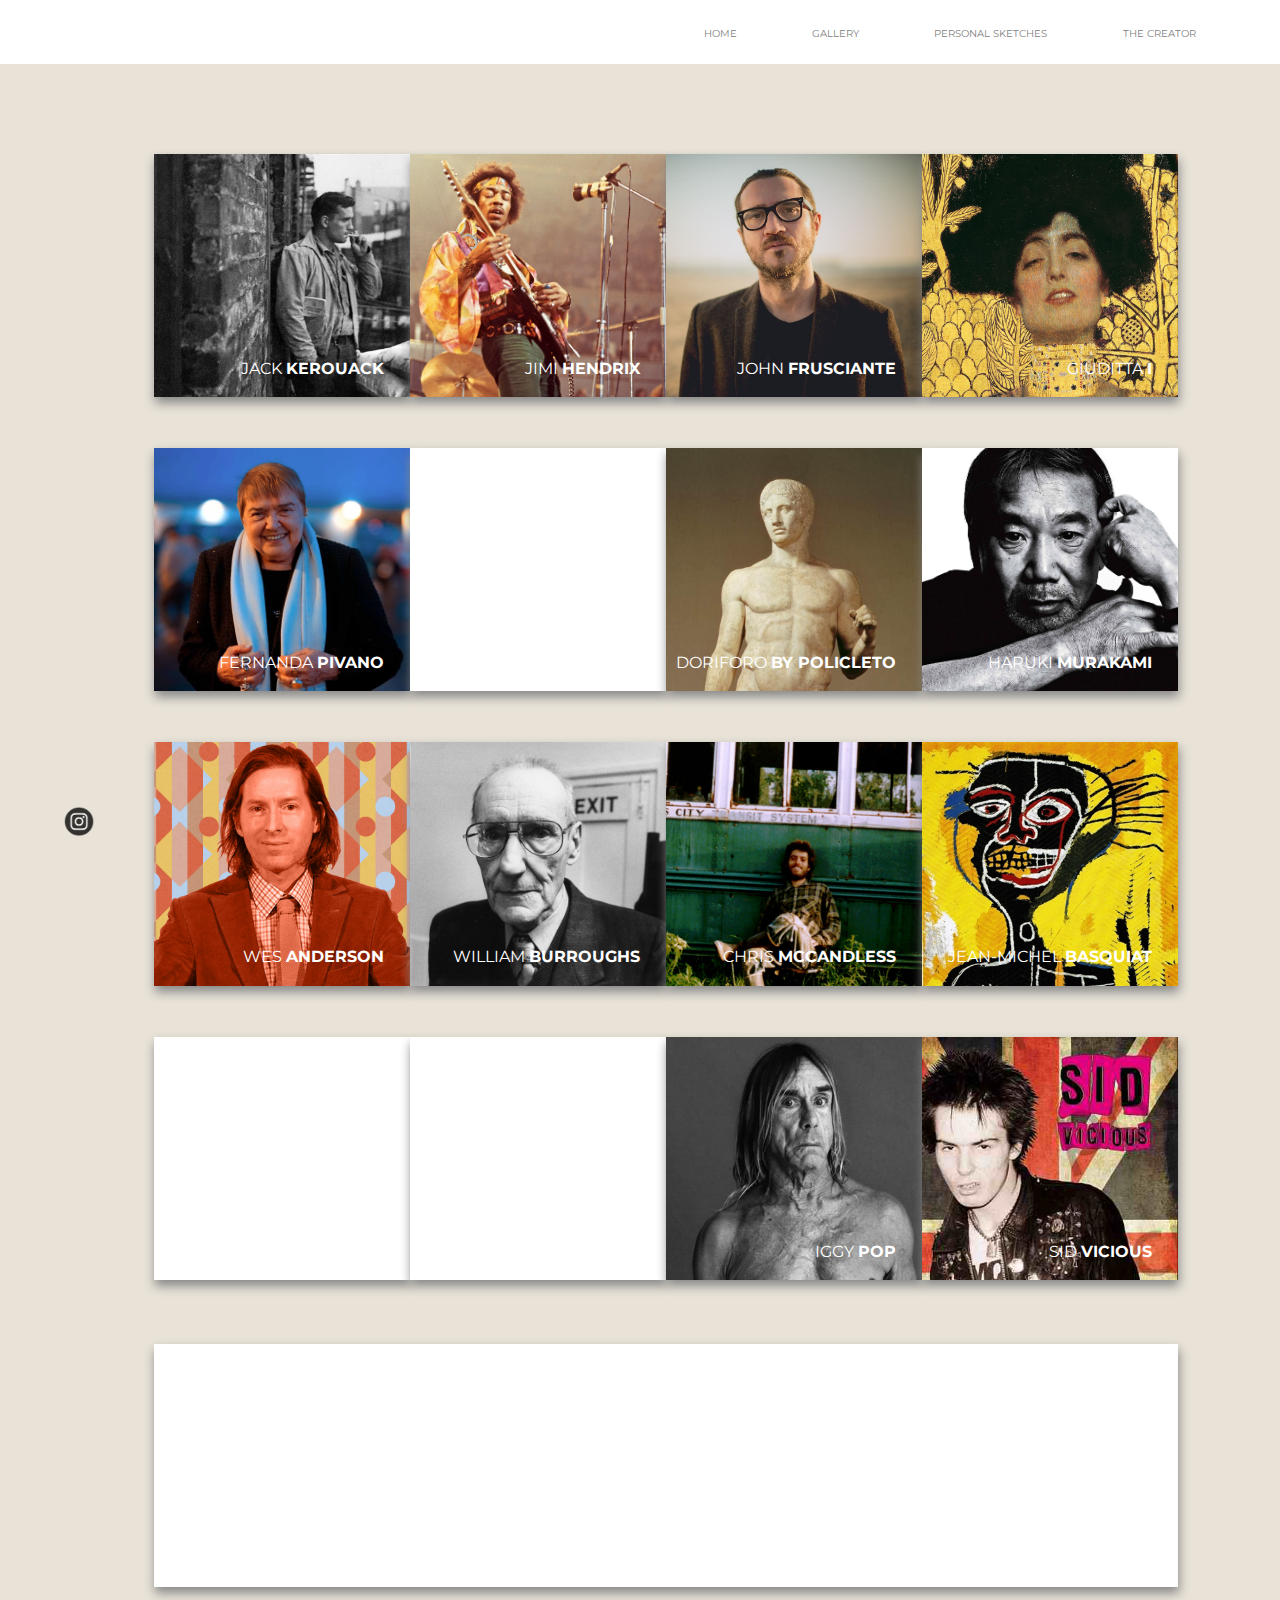
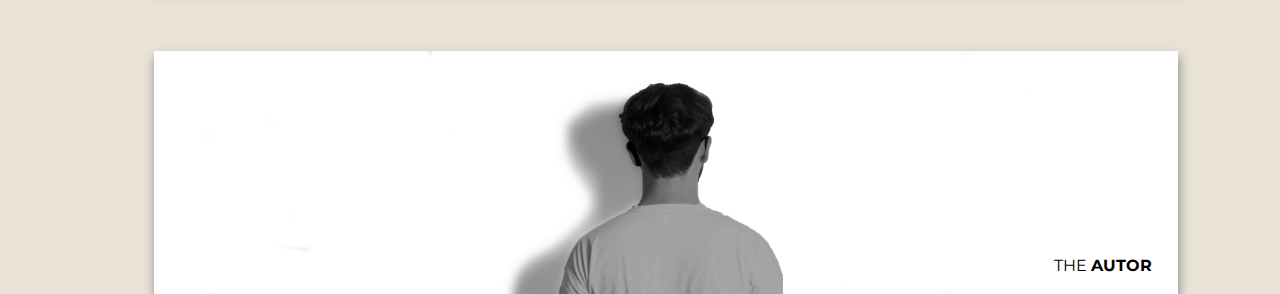
==== indexG.html @ 31c71389 "Personal" ====
<html>
<head>
  <title>Lorenzo Urietti</title>
  <meta name="viewport" content="width=device-width, initial-scale=1.0"/>
  <link rel="stylesheet" href="styleG.css"><link/>
  <link rel="stylesheet" href="css/lightbox.css"><link/>
  <link href="https://fonts.googleapis.com/css?family=Playfair+Display:700" rel="stylesheet">
  <link href="https://fonts.googleapis.com/css?family=Montserrat" rel="stylesheet"> <!--Navbar-->


  <meta charset="UTF-8"/>
</head>
<body>
  <header>
  </header>
  <main>
    <div id="Instagram" class="foto"><a href="https://www.instagram.com/lorenzourietti/" id="is"><img src="instagram-icon-white-on-black-circle.png" id="Instagram"></img></a></div>  <!--Instagram-->

      <a href="ImmaginiS/kerouac.jpg"  data-lightbox="gallery" data-title="Jack Kerouac"> <div class="box" id="box1"><img data-src="Immagini/kerouac_thumb.jpeg" id="I1" class="fot">  <div class="description">WRITER</div>  <div class="name">JACK <b>KEROUACK</b></div> </div>                               </a>
      <a href="ImmaginiS/hendrix.jpg"  data-lightbox="gallery" data-title="Jimi Hendrix"> <div class="box" id="box2"><img data-src="Immagini/hendrix_thumb.jpg" id="I2" class="fot">  <div class="description">MUSICIAN</div>     <div class="name">  JIMI <b>HENDRIX</b>  </div>  </div>                       </a>
      <a href="ImmaginiS/frusciante.jpg"  data-lightbox="gallery" data-title="John Frusciante"> <div class="box" id="box3"><img data-src="Immagini/frusciante_thumb.jpg" id="I3" class="fot">  <div class="description">MUSICIAN</div>    <div class="name">  JOHN <b>FRUSCIANTE</b>  </div>  </div>                  </a>
      <a href="Immagini/giu.jpg"  data-lightbox="gallery" data-title="Giuditta I"> <div class="box" id="box4"><img data-src="Immagini/giuditta_thumb.jpg" id="I7" class="fot">  <div class="description">ASSASSIN</div>    <div class="name">  GIUDITTA <b>I</b>  </div>  </div>                         </a>

      <a href="Immagini/FPivano.jpg"  data-lightbox="gallery" data-title="Fernanda Pivano"> <div class="box" id="box5"><img data-src="Immagini/pivano_thumb.jpg" id="I9" class="fot">  <div class="description">JOURNALIST</div>    <div class="name">  FERNANDA <b>PIVANO</b>  </div>  </div>                    </a>
      <a href="ImmaginiS/keith.jpg"  data-lightbox="gallery" data-title="Keith Richards"> <div class="box" id="box6"><img data-src="Immagini/keith_thumb.jpg" id="I6" class="fot">  <div class="description">MUSICIAN</div>    <div class="name">  KEITH <b>RICHARDS</b>  </div>  </div>                    </a>
      <a href="ImmaginiS/doriforo.jpg"  data-lightbox="gallery" data-title="Doriforo"> <div class="box" id="box7"><img data-src="Immagini/doriforo_thumb.jpg" id="I7" class="fot">  <div class="description">PIECE OF MARBLE</div>    <div class="name">  DORIFORO <b>BY POLICLETO</b>  </div>  </div>       </a>
      <a href="Immagini/mura.jpg"  data-lightbox="gallery" data-title="Haruki Murakami"> <div class="box" id="box8"><img data-src="Immagini/murakami_thumb.jpg" id="I1" class="fot">  <div class="description">WRITER</div>    <div class="name">  HARUKI <b>MURAKAMI</b>  </div>  </div>                      </a>

      <a href="Immagini/WesA.jpg"  data-lightbox="gallery" data-title="Wes Anderson"> <div class="box" id="box9"><img data-src="Immagini/Wes_thumb.jpg" id="I5" class="fot">  <div class="description">FILM DIRECTOR</div>    <div class="name">  WES <b>ANDERSON</b>  </div>  </div>                       </a>
      <a href="Immagini/bill.jpg"  data-lightbox="gallery" data-title="Bill Burroughs"> <div class="box" id="box10"><img data-src="Immagini/burroughs_thumb.jpg" id="I10" class="fot">  <div class="description">WRITER</div>    <div class="name">  WILLIAM <b>BURROUGHS</b>  </div>  </div>                 </a>
      <a href="Immagini/mccandless.jpg"  data-lightbox="gallery" data-title="Christopher McCandless"> <div class="box" id="box11"><img data-src="Immagini/supertramp_thumb.jpg" id="I11" class="fot">  <div class="description">SUPERTRAMP</div>    <div class="name">  CHRIS <b>MCCANDLESS</b>  </div>  </div>             </a>
      <a href="Immagini/basq.jpg"  data-lightbox="gallery" data-title="Jean-Michel Basquiat"> <div class="box" id="box12"><img data-src="Immagini/basquiat_thumb.jpg" id="I12" class="fot">  <div class="description">STREET-ARTIST</div>    <div class="name">  JEAN-MICHEL <b>BASQUIAT</b>  </div>  </div>        </a>

      <a href="Immagini/tarantino2.jpg"  data-lightbox="gallery" data-title="Quentin Tarantino"> <div class="box" id="box19"><img data-src="Immagini/tarantino.jpg" id="I19" class="fot">  <div class="description">FILM DIRECTOR</div>    <div class="name">  QUENTIN <b>TARANTINO</b>  </div>  </div>                     </a>
      <a href="Immagini/rietveld.jpeg"  data-lightbox="gallery" data-title="Gerrit Rietveld"> <div class="box" id="box14"><img data-src="Immagini/rietveld_foto.jpEg" id="I7" class="fot">  <div class="description">PRODUCT DESIGNER</div>    <div class="name">  GERRIT <b>RIETVELD</b>  </div>  </div>                               </a>
      <a href="ImmaginiS/Iggy.jpg"  data-lightbox="gallery" data-title="Iggy Pop"> <div class="box" id="box15"><img data-src="Immagini/Iggy_thumb.jpg" id="I15" class="fot">  <div class="description">MUSICIAN</div>    <div class="name">  IGGY <b>POP</b>  </div>  </div>                             </a>
      <a href="ImmaginiS/Vicious.jpg" data-lightbox="gallery" data-title="Sid Vicious"> <div class="box" id="box16"><img data-src="Immagini/sid.jpg" id="I7" class="fot">  <div class="description">MUSICIAN</div>    <div class="name">  SID <b>VICIOUS</b>  </div>  </div>                        </a>


      <a href="indexS.html"> <div class="box" id="boxL1"><img data-src="Immagini/model.jpg" id="IL1" class="fot">  <div class="description"><p>COLLECTION OF QUICK AND LIFE-LONG SKETCHES</p><p>TOOK ME TWENTY YEARS TO DO ALL OF THIS,</p><p> AND I'M STILL NOT EVEN SLIGHTLY SATISFIED</p></div>    <div class="name">PERSONAL <b>SKETCHES</b>  </div>  </div>  </a>
      <a href="indexP.html"> <div class="box" id="boxL2"><img data-src="Immagini/Personal1.jpg" id="IL2" class="fot">  <div class="description description1">MORE ABOUT ME</div>    <div class="name name1">THE <b>AUTOR</b>  </div>  </div>  </a>

   <div id="navbar">
      <ul>
        <li><a href="indexH.html">HOME</a></li>
        <li><a href="indexG.html">GALLERY</a></li>
          <li><a href="indexS.html">PERSONAL SKETCHES</a></li>
        <li><a href="indexP.html">THE CREATOR</a></li>
      </ul>
    </div>
  </main>
  <footer>
  </footer>
  <script src="https://code.jquery.com/jquery-3.3.1.min.js"></script>
  <script src="java_scriptG.js"></script>
  <script src="js/lightbox.js"></script>
</body>
</html>
---- styleG.css ----
body{
  background-color:#e8e2d7;
}
img {
  opacity: 1;
  transition: opacity 0.3s;
}

img[data-src] {
  opacity: 0;
}
.name{
  position:absolute;
  color: white;
  font-size: 1em;
  bottom:1.5vw;
  right:2vw;
  font-family:'Montserrat', sans-serif;
}
.name1{
  color:black;
}
.description1{
  color:black;
}
 .description{
   opacity:0;
   position:absolute;
   color: white;
   border-right: 1PX solid white;
   padding: 5px;
   font-size: 0.7em;
   line-height: 0.5em;
   top:1.5vw;
   left:4vw;
   text-align: right;
   font-family:'Montserrat', sans-serif;
 }
 .description:hover{
   opacity: 1;
   transition-property: all;
   transition-duration: 0.35s ease;
 }
#navbar {
  position:fixed;
  height:5vw;
  top:0;
  left:0;
  width:100%;
  overflow:hidden;
  background-color:white;
}
#navbar ul {
  padding-left:50vw;
}
#navbar li {
  float:left;
  display:block;
  text-align:center;
  padding:0.7em;
  padding-left:4em;
}
#navbar a {
  font-family: 'Montserrat', sans-serif;
  font-size: 0.8vw;
  text-decoration:none;
  color:grey;
}
#navbar a:hover {
  color:black;
  transform: scale(1.2);
}
.content {
  padding: 16px;

}
.sticky {
  position: fixed;
  top: 0;
  width: 100%;
  box-shadow: 0px 6px 15px  #888888;
}
.sticky + .content {
  padding-top: 60px;
}

#Instagram{
  position: fixed;
  height:3.5vh;
  bottom:7vh;
  left:4.5vw;
}
.foto{
  opacity:0.78;
}
.foto:hover{
  opacity:1;
}
.box{
  position:absolute;
  height:19vw; width:20vw;
  overflow:hidden;
  background-color: white;
  margin: 2vw;
  box-shadow: 1px 6px 10px #888888;
}
.box:hover .description{
   opacity: 1;
   transition-property: all;
   transition-duration: 0.35s ease-out;
   top:1vw;
   left:2vw;
 }
.fot:hover{
  transform:scale(1.15);
  transition:0.35s;
  filter: brightness(30%);
}

#box1{
  top:10vw; left:10vw;
  overflow:hidden;
}
#I1{
  width:100%;
}
#box2{
  top:10vw; left:30vw;
}
#I2{
  height:100%; position: absolute; left: -4vw;
}
#box3{
  top:10vw; left:50vw;
}
#I3{
  height:100%; position: absolute; left:-40%;
}
#box4{
  top:10vw; left:70vw;
}
#box5{
  top:33vw; left:10vw;
}
#I5{
  height:100%; position: absolute; left:-9vw;
}
#box6{
  top:33vw; left:30vw;
}
#I6{
  width: 100%; position: absolute;
}
#box7{
  top:33vw; left:50vw;
}
#I7{
  width:110%; position: absolute; left:-2vw;
}
#box8{
  top:33vw; left:70vw;
}
#box9{
  top:56vw; left:10vw;
}
#I9{
  position: absolute; left:-2vw;  height:100%;
}
#box10{
  top:56vw; left:30vw;
}
#I10{
  height: 100%;
}
#box11{
  top:56vw; left:50vw;
}
#I11{
  position: absolute; left:-10vw; height:100%;
}
#box12{
  top:56vw; left:70vw;
}
#I12{
  position: absolute; width:101%;
}
#box13{
  top:79vw; left:10vw;
}
#box14{
  top:79vw; left:30vw;
}
#box15{
  top:79vw; left:50vw;
}
#I15{
  height: 100%; position: absolute; left:-6vw;
}
#box16{
  top:79vw; left:70vw;
}
#box19{
  top:79vw; left:10vw;
}
#I19{
  height:100%; position: absolute; left:-10vw;
}
#box20{
  top:103vw; left:70vw;
}

#boxL1{
  top:103vw; left:10vw;
  width:80vw;
}
#IL1{
  width:100%; position: absolute; top:0vw;
}
#boxL2{
  top:127vw; left:10vw;
  width:80vw;
}
#IL2{
  height:100%; left:4vw; position: absolute;
}
#IL2:hover{
  filter: brightness(30%);
}
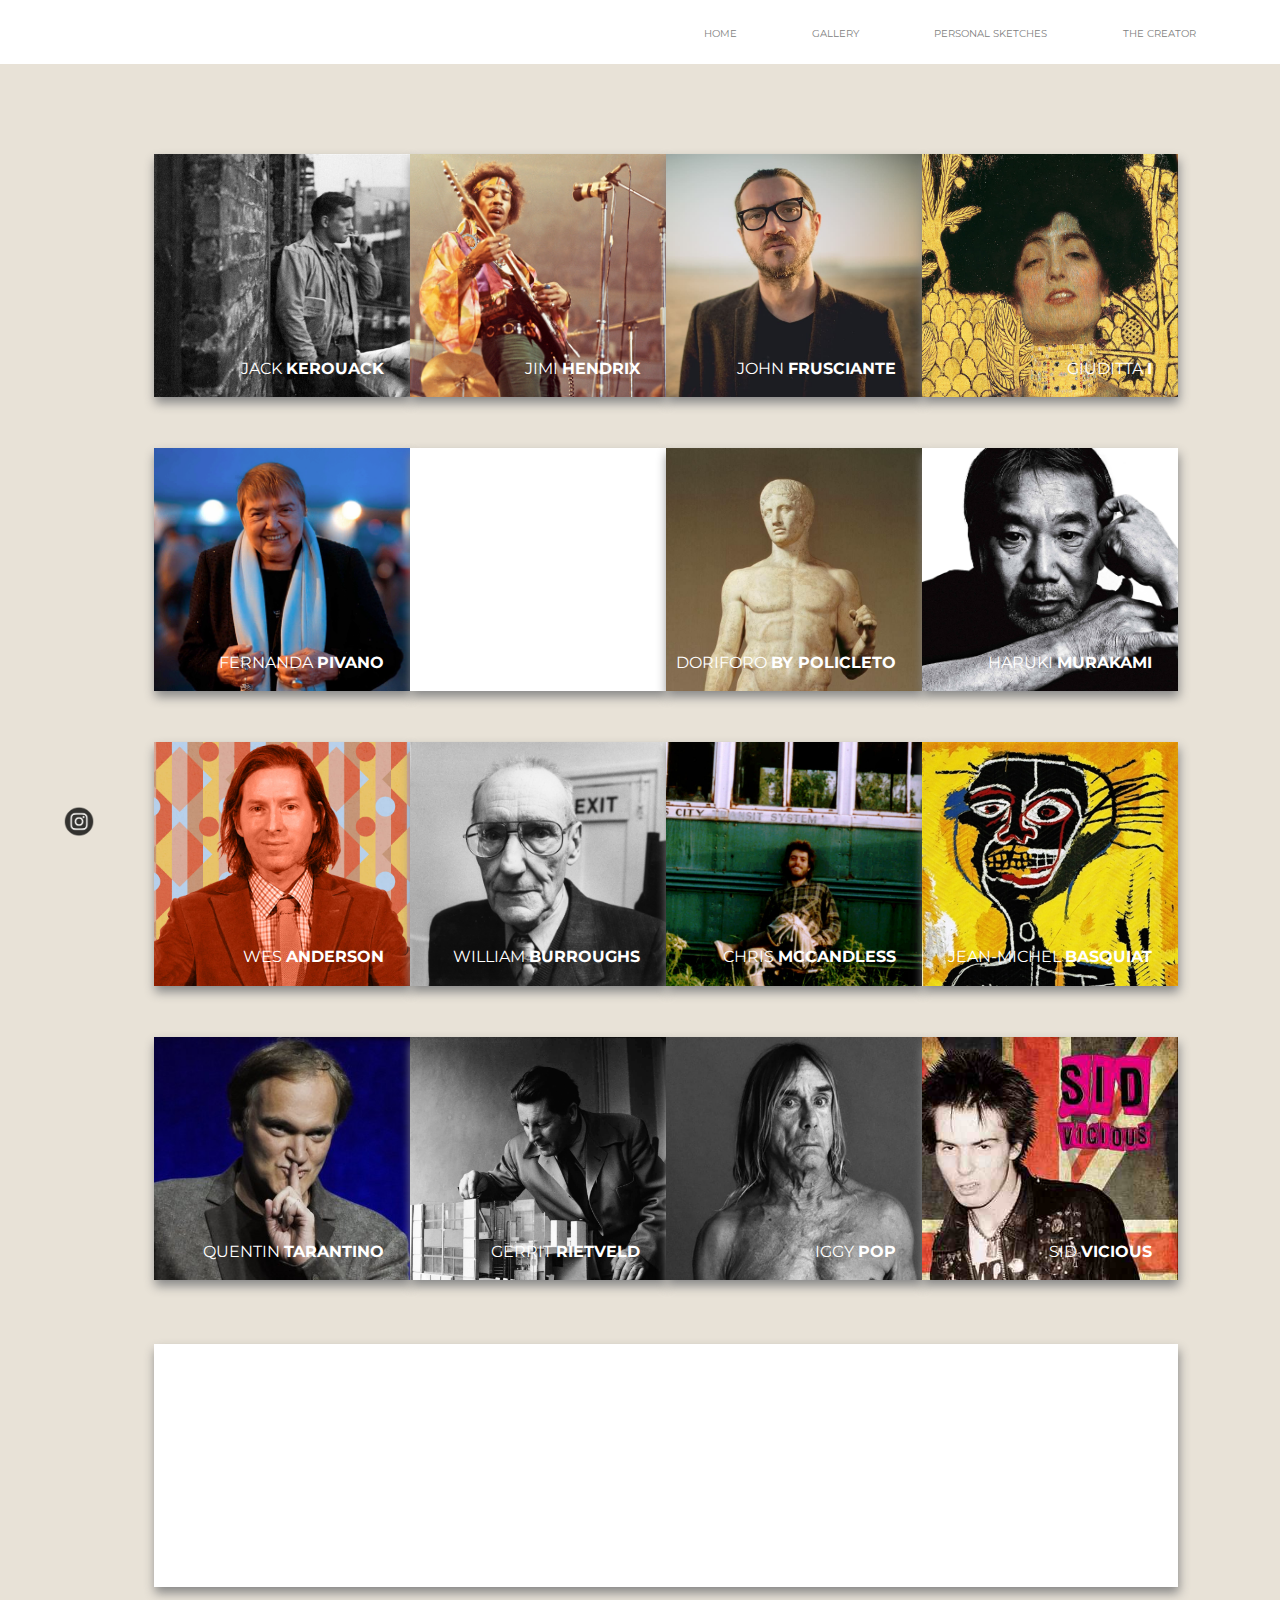
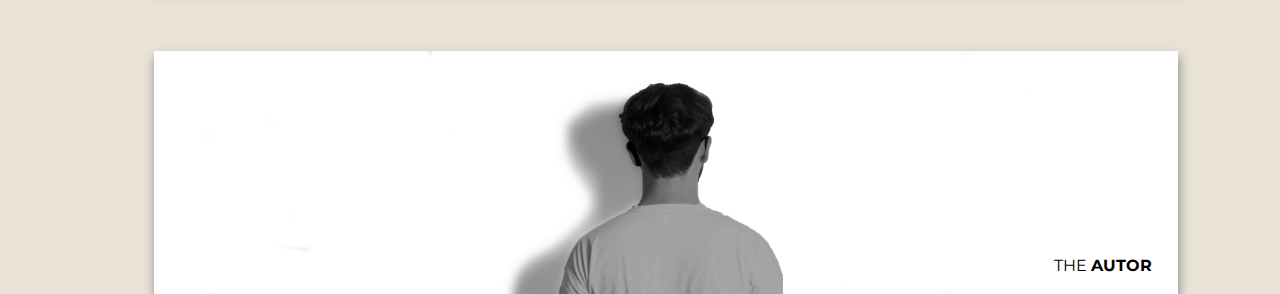
==== commit 216b4666: "vuk" ====
--- a/indexG.html
+++ b/indexG.html
@@ -31,8 +31,8 @@
       <a href="Immagini/mccandless.jpg"  data-lightbox="gallery" data-title="Christopher McCandless"> <div class="box" id="box11"><img data-src="Immagini/supertramp_thumb.jpg" id="I11" class="fot">  <div class="description">SUPERTRAMP</div>    <div class="name">  CHRIS <b>MCCANDLESS</b>  </div>  </div>             </a>
       <a href="Immagini/basq.jpg"  data-lightbox="gallery" data-title="Jean-Michel Basquiat"> <div class="box" id="box12"><img data-src="Immagini/basquiat_thumb.jpg" id="I12" class="fot">  <div class="description">STREET-ARTIST</div>    <div class="name">  JEAN-MICHEL <b>BASQUIAT</b>  </div>  </div>        </a>
 
-      <a href="Immagini/tarantino2.jpg"  data-lightbox="gallery" data-title="Quentin Tarantino"> <div class="box" id="box19"><img data-src="Immagini/tarantino.jpg" id="I19" class="fot">  <div class="description">FILM DIRECTOR</div>    <div class="name">  QUENTIN <b>TARANTINO</b>  </div>  </div>                     </a>
-      <a href="Immagini/rietveld.jpeg"  data-lightbox="gallery" data-title="Gerrit Rietveld"> <div class="box" id="box14"><img data-src="Immagini/rietveld_foto.jpEg" id="I7" class="fot">  <div class="description">PRODUCT DESIGNER</div>    <div class="name">  GERRIT <b>RIETVELD</b>  </div>  </div>                               </a>
+      <a href="Immagini/tarantino2.jpg"  data-lightbox="gallery" data-title="Quentin Tarantino"> <div class="box" id="box19"><img data-src="Immagini/Tarantino.jpg" id="I19" class="fot">  <div class="description">FILM DIRECTOR</div>    <div class="name">  QUENTIN <b>TARANTINO</b>  </div>  </div>                     </a>
+      <a href="Immagini/rietveld.jpeg"  data-lightbox="gallery" data-title="Gerrit Rietveld"> <div class="box" id="box14"><img data-src="Immagini/rietveld_foto.jpeg" id="I7" class="fot">  <div class="description">PRODUCT DESIGNER</div>    <div class="name">  GERRIT <b>RIETVELD</b>  </div>  </div>                               </a>
       <a href="ImmaginiS/Iggy.jpg"  data-lightbox="gallery" data-title="Iggy Pop"> <div class="box" id="box15"><img data-src="Immagini/Iggy_thumb.jpg" id="I15" class="fot">  <div class="description">MUSICIAN</div>    <div class="name">  IGGY <b>POP</b>  </div>  </div>                             </a>
       <a href="ImmaginiS/Vicious.jpg" data-lightbox="gallery" data-title="Sid Vicious"> <div class="box" id="box16"><img data-src="Immagini/sid.jpg" id="I7" class="fot">  <div class="description">MUSICIAN</div>    <div class="name">  SID <b>VICIOUS</b>  </div>  </div>                        </a>
 
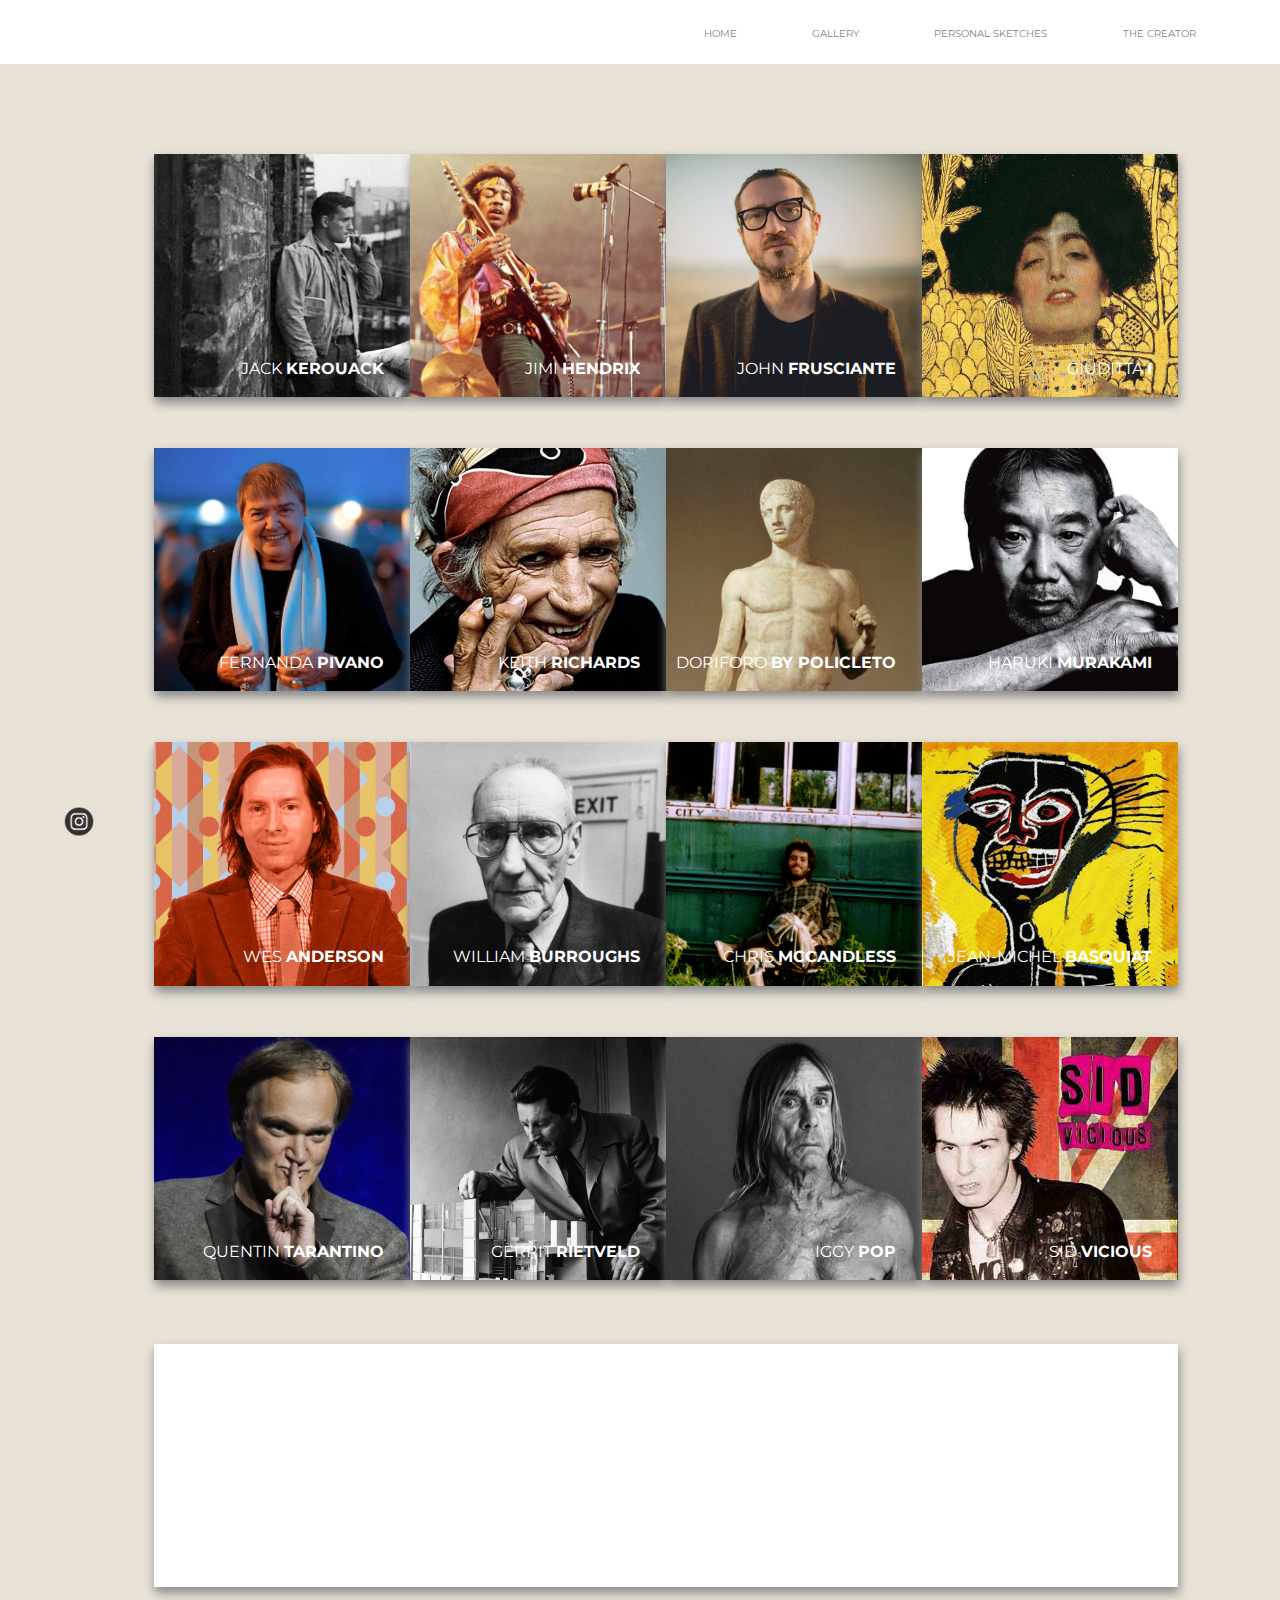
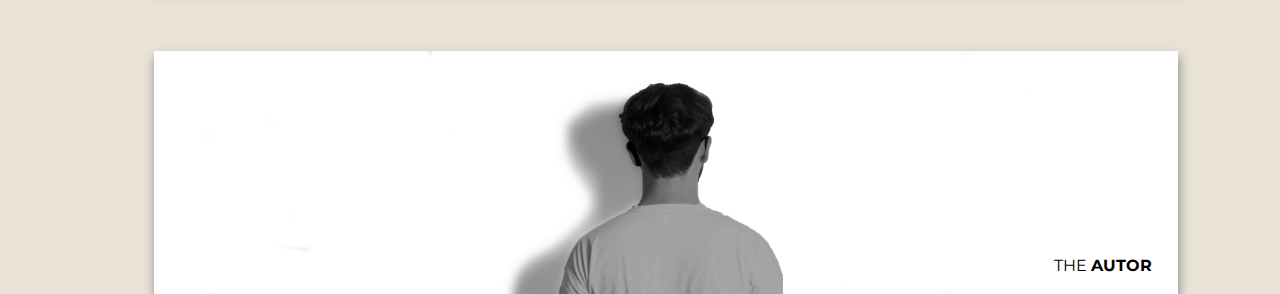
==== commit 0872c0b9: "bvjk" ====
--- a/indexG.html
+++ b/indexG.html
@@ -22,7 +22,7 @@
       <a href="Immagini/giu.jpg"  data-lightbox="gallery" data-title="Giuditta I"> <div class="box" id="box4"><img data-src="Immagini/giuditta_thumb.jpg" id="I7" class="fot">  <div class="description">ASSASSIN</div>    <div class="name">  GIUDITTA <b>I</b>  </div>  </div>                         </a>
 
       <a href="Immagini/FPivano.jpg"  data-lightbox="gallery" data-title="Fernanda Pivano"> <div class="box" id="box5"><img data-src="Immagini/pivano_thumb.jpg" id="I9" class="fot">  <div class="description">JOURNALIST</div>    <div class="name">  FERNANDA <b>PIVANO</b>  </div>  </div>                    </a>
-      <a href="ImmaginiS/keith.jpg"  data-lightbox="gallery" data-title="Keith Richards"> <div class="box" id="box6"><img data-src="Immagini/keith_thumb.jpg" id="I6" class="fot">  <div class="description">MUSICIAN</div>    <div class="name">  KEITH <b>RICHARDS</b>  </div>  </div>                    </a>
+      <a href="ImmaginiS/keith.jpg"  data-lightbox="gallery" data-title="Keith Richards"> <div class="box" id="box6"><img data-src="Immagini/Keith_thumb.jpg" id="I6" class="fot">  <div class="description">MUSICIAN</div>    <div class="name">  KEITH <b>RICHARDS</b>  </div>  </div>                    </a>
       <a href="ImmaginiS/doriforo.jpg"  data-lightbox="gallery" data-title="Doriforo"> <div class="box" id="box7"><img data-src="Immagini/doriforo_thumb.jpg" id="I7" class="fot">  <div class="description">PIECE OF MARBLE</div>    <div class="name">  DORIFORO <b>BY POLICLETO</b>  </div>  </div>       </a>
       <a href="Immagini/mura.jpg"  data-lightbox="gallery" data-title="Haruki Murakami"> <div class="box" id="box8"><img data-src="Immagini/murakami_thumb.jpg" id="I1" class="fot">  <div class="description">WRITER</div>    <div class="name">  HARUKI <b>MURAKAMI</b>  </div>  </div>                      </a>
 
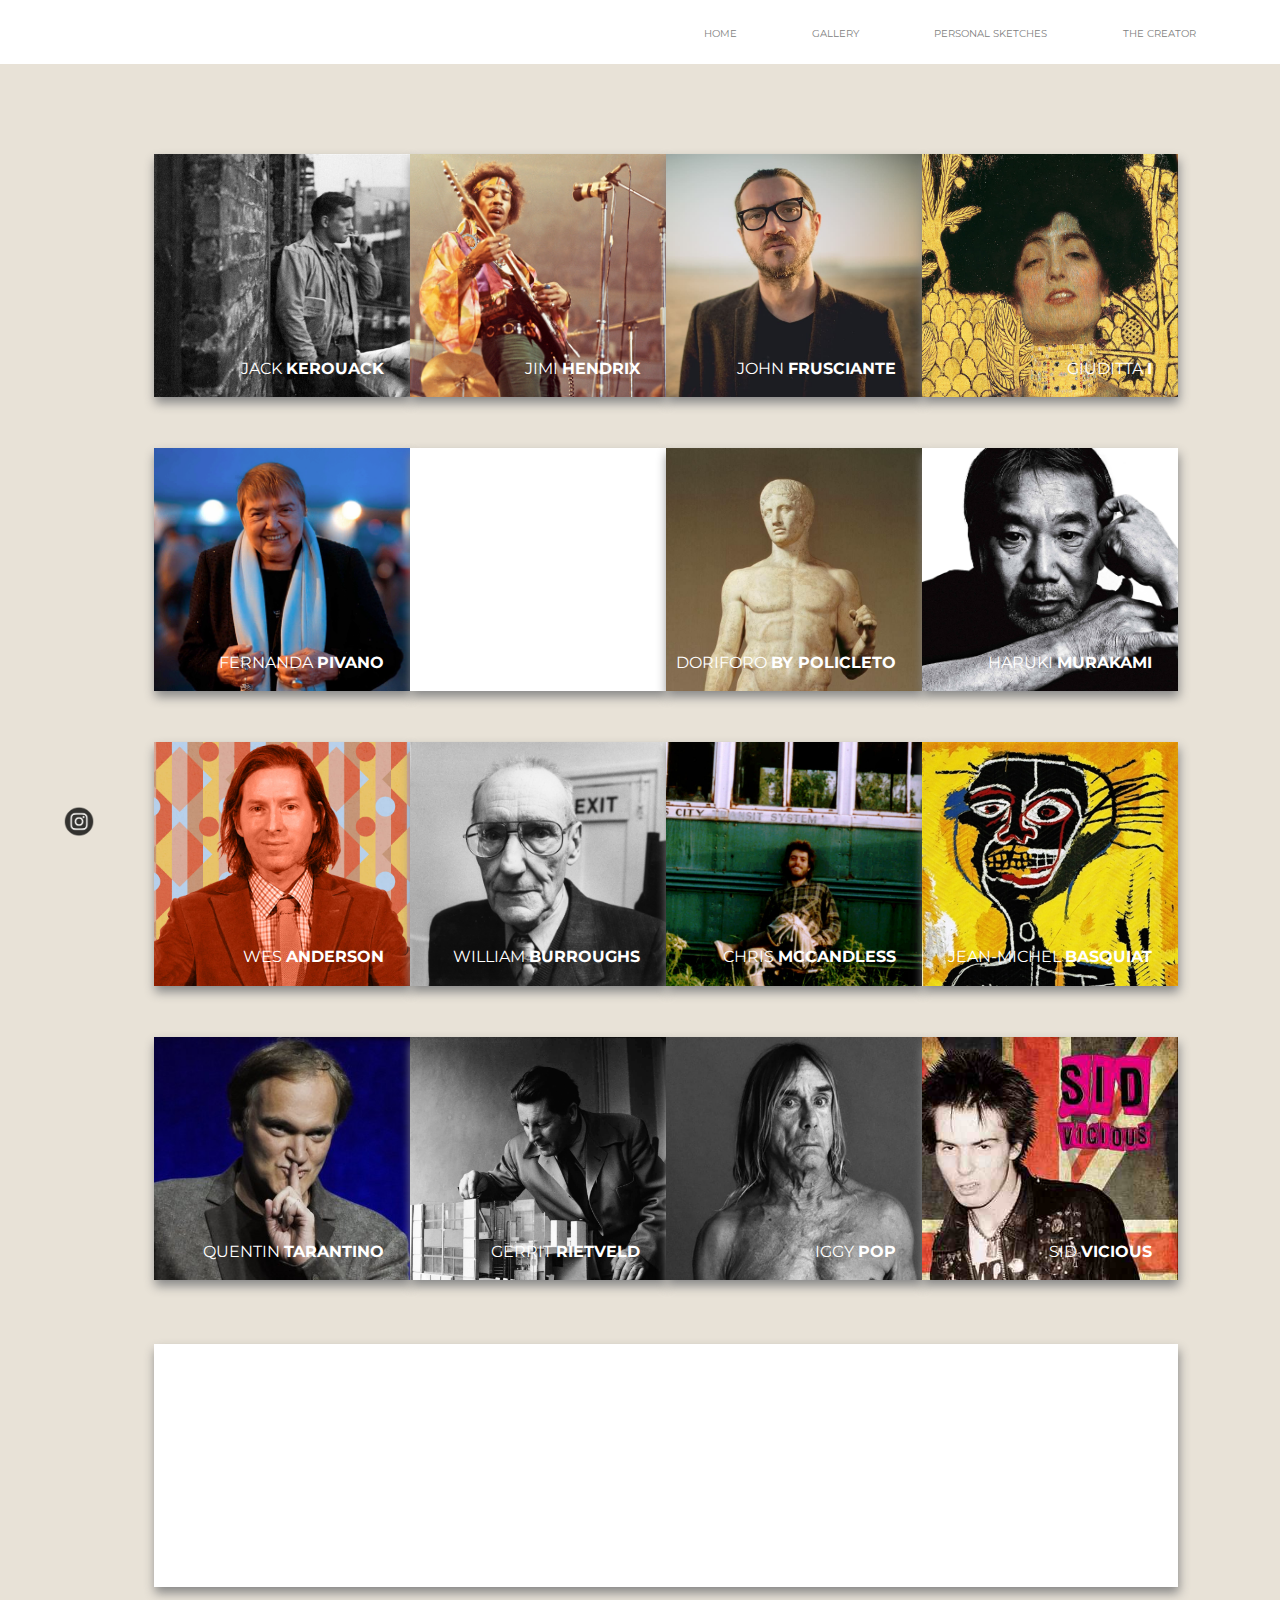
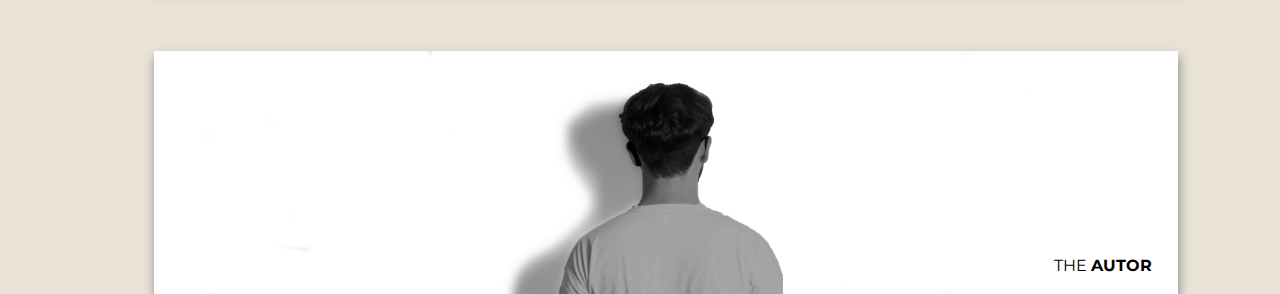
==== commit 5955dc48: "vswod" ====
--- a/indexG.html
+++ b/indexG.html
@@ -22,7 +22,7 @@
       <a href="Immagini/giu.jpg"  data-lightbox="gallery" data-title="Giuditta I"> <div class="box" id="box4"><img data-src="Immagini/giuditta_thumb.jpg" id="I7" class="fot">  <div class="description">ASSASSIN</div>    <div class="name">  GIUDITTA <b>I</b>  </div>  </div>                         </a>
 
       <a href="Immagini/FPivano.jpg"  data-lightbox="gallery" data-title="Fernanda Pivano"> <div class="box" id="box5"><img data-src="Immagini/pivano_thumb.jpg" id="I9" class="fot">  <div class="description">JOURNALIST</div>    <div class="name">  FERNANDA <b>PIVANO</b>  </div>  </div>                    </a>
-      <a href="ImmaginiS/keith.jpg"  data-lightbox="gallery" data-title="Keith Richards"> <div class="box" id="box6"><img data-src="Immagini/Keith_thumb.jpg" id="I6" class="fot">  <div class="description">MUSICIAN</div>    <div class="name">  KEITH <b>RICHARDS</b>  </div>  </div>                    </a>
+      <a href="ImmaginiS/keith.jpg"  data-lightbox="gallery" data-title="Keith Richards"> <div class="box" id="box6"><img data-src="Immagini/Keith_thumb_copia.jpg" id="I6" class="fot">  <div class="description">MUSICIAN</div>    <div class="name">  KEITH <b>RICHARDS</b>  </div>  </div>                    </a>
       <a href="ImmaginiS/doriforo.jpg"  data-lightbox="gallery" data-title="Doriforo"> <div class="box" id="box7"><img data-src="Immagini/doriforo_thumb.jpg" id="I7" class="fot">  <div class="description">PIECE OF MARBLE</div>    <div class="name">  DORIFORO <b>BY POLICLETO</b>  </div>  </div>       </a>
       <a href="Immagini/mura.jpg"  data-lightbox="gallery" data-title="Haruki Murakami"> <div class="box" id="box8"><img data-src="Immagini/murakami_thumb.jpg" id="I1" class="fot">  <div class="description">WRITER</div>    <div class="name">  HARUKI <b>MURAKAMI</b>  </div>  </div>                      </a>
 
@@ -33,7 +33,7 @@
 
       <a href="Immagini/tarantino2.jpg"  data-lightbox="gallery" data-title="Quentin Tarantino"> <div class="box" id="box19"><img data-src="Immagini/Tarantino.jpg" id="I19" class="fot">  <div class="description">FILM DIRECTOR</div>    <div class="name">  QUENTIN <b>TARANTINO</b>  </div>  </div>                     </a>
       <a href="Immagini/rietveld.jpeg"  data-lightbox="gallery" data-title="Gerrit Rietveld"> <div class="box" id="box14"><img data-src="Immagini/rietveld_foto.jpeg" id="I7" class="fot">  <div class="description">PRODUCT DESIGNER</div>    <div class="name">  GERRIT <b>RIETVELD</b>  </div>  </div>                               </a>
-      <a href="ImmaginiS/Iggy.jpg"  data-lightbox="gallery" data-title="Iggy Pop"> <div class="box" id="box15"><img data-src="Immagini/Iggy_thumb.jpg" id="I15" class="fot">  <div class="description">MUSICIAN</div>    <div class="name">  IGGY <b>POP</b>  </div>  </div>                             </a>
+      <a href="ImmaginiS/Iggy.jpg"  data-lightbox="gallery" data-title="Iggy Pop"> <div class="box" id="box15"> <img data-src="Immagini/Iggy_thumb.jpg" id="I15" class="fot">  <div class="description">MUSICIAN</div>    <div class="name">  IGGY <b>POP</b>  </div>  </div>                             </a>
       <a href="ImmaginiS/Vicious.jpg" data-lightbox="gallery" data-title="Sid Vicious"> <div class="box" id="box16"><img data-src="Immagini/sid.jpg" id="I7" class="fot">  <div class="description">MUSICIAN</div>    <div class="name">  SID <b>VICIOUS</b>  </div>  </div>                        </a>
 
 
